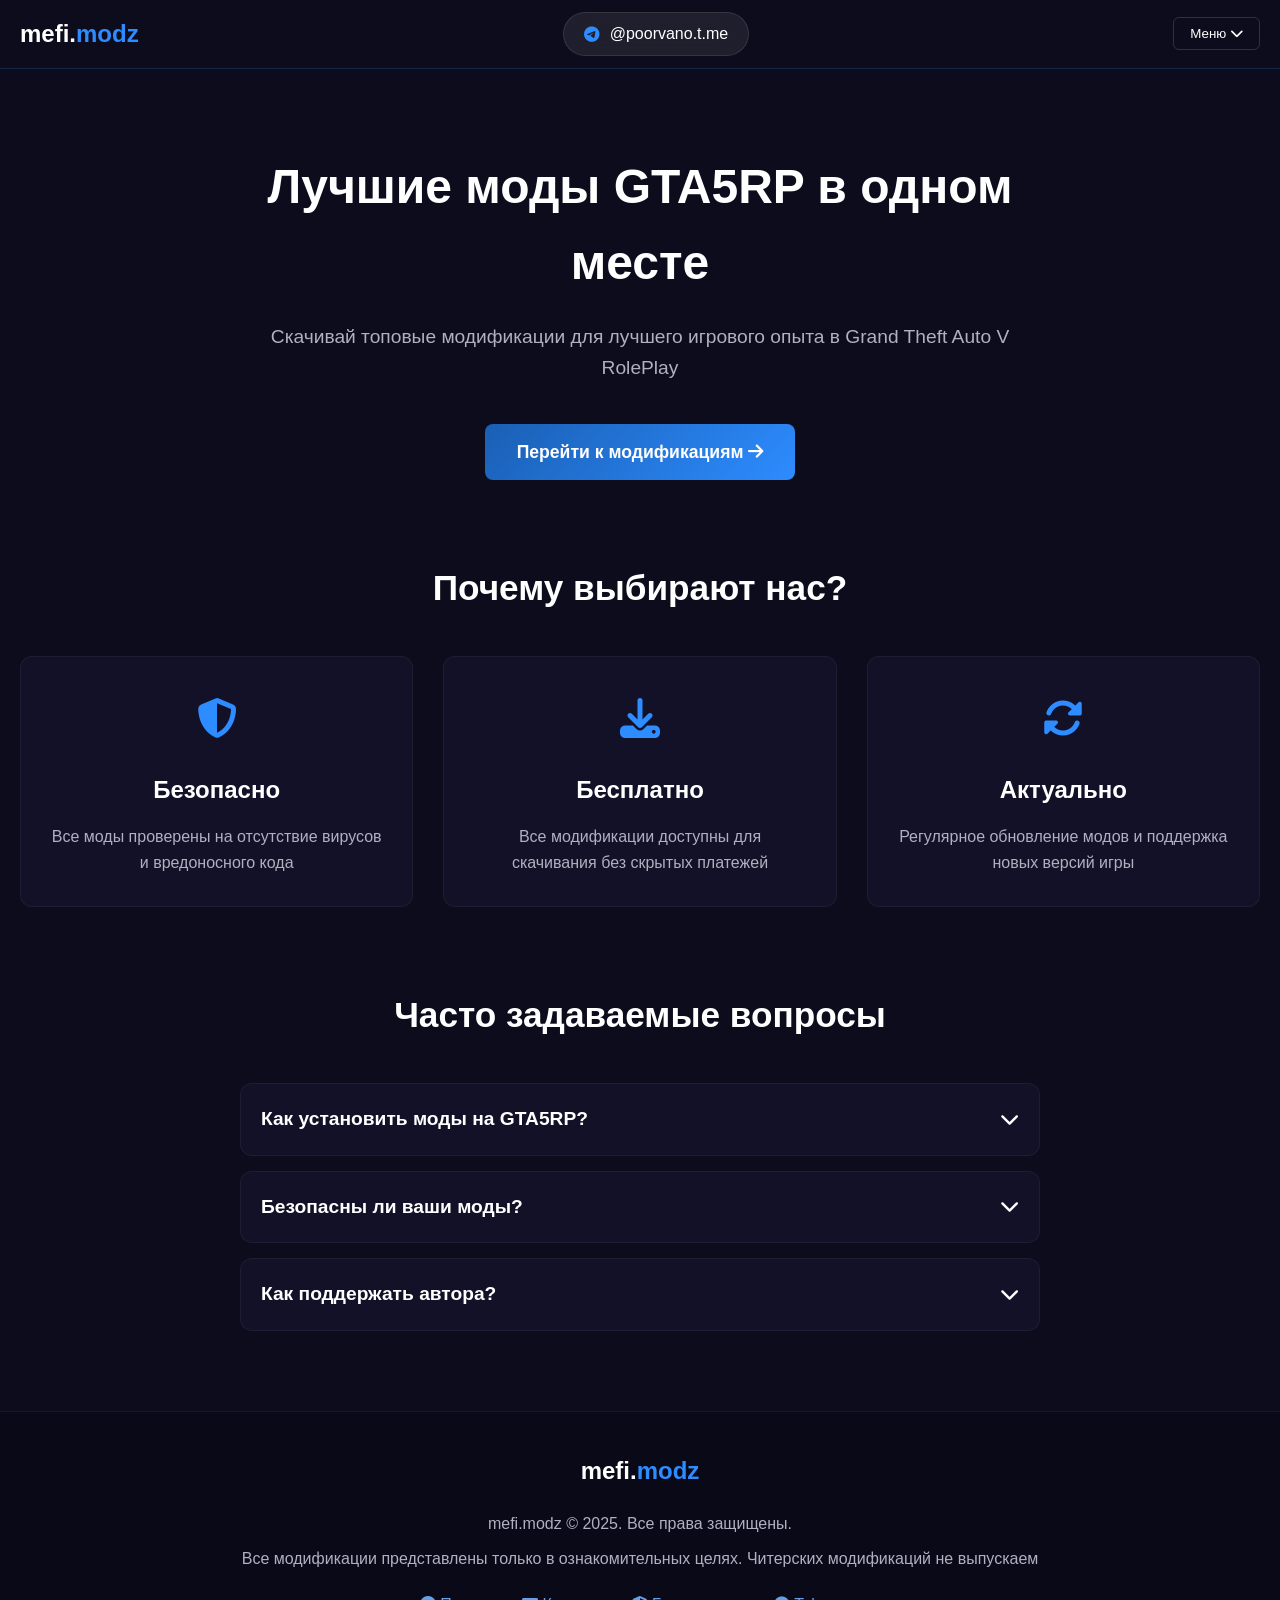
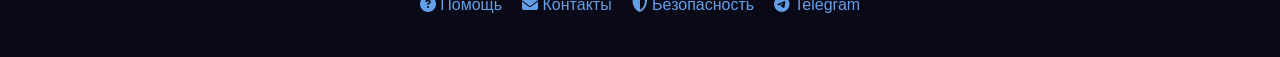
==== index.html @ 6de2e91c "upd 1.0" ====
<!DOCTYPE html>
<html lang="ru">
<head>
    <meta charset="UTF-8">
    <meta name="viewport" content="width=device-width, initial-scale=1.0">
    <title>mefi.modz - Лучшие моды для GTA5RP</title>
    <link rel="stylesheet" href="css/style.css">
    <link rel="stylesheet" href="https://cdnjs.cloudflare.com/ajax/libs/font-awesome/6.4.0/css/all.min.css">
</head>
<body>
    <!-- Шапка -->
    <header>
        <div class="container header-container">
            <div class="logo">
                mefi.<span>modz</span>
            </div>
            
            <div class="tg-frame">
                <i class="fab fa-telegram tg-logo"></i>
                <a href="https://t.me/poorvano" target="_blank" class="tg-link">@poorvano.t.me</a>
            </div>
            
            <button class="menu-toggle" id="menu-toggle">
                <span class="menu-text">Меню</span>
                <i class="fas fa-chevron-down"></i>
            </button>
        </div>
    </header>

    <!-- Главный контент -->
    <main>
        <div class="container">
            <!-- Приветственная секция -->
            <section class="hero-section">
                <h1 class="hero-title">Лучшие моды GTA5RP в одном месте</h1>
                <p class="hero-subtitle">
                    Скачивай топовые модификации для лучшего игрового опыта в Grand Theft Auto V RolePlay
                </p>
                <a href="mods.html" class="btn btn-primary">
                    Перейти к модификациям <i class="fas fa-arrow-right"></i>
                </a>
            </section>

            <!-- Преимущества -->
            <section class="features-section">
                <h2 class="section-title">Почему выбирают нас?</h2>
                <div class="features-grid">
                    <div class="feature-card">
                        <div class="feature-icon">
                            <i class="fas fa-shield-alt"></i>
                        </div>
                        <h3>Безопасно</h3>
                        <p>Все моды проверены на отсутствие вирусов и вредоносного кода</p>
                    </div>
                    <div class="feature-card">
                        <div class="feature-icon">
                            <i class="fas fa-download"></i>
                        </div>
                        <h3>Бесплатно</h3>
                        <p>Все модификации доступны для скачивания без скрытых платежей</p>
                    </div>
                    <div class="feature-card">
                        <div class="feature-icon">
                            <i class="fas fa-sync-alt"></i>
                        </div>
                        <h3>Актуально</h3>
                        <p>Регулярное обновление модов и поддержка новых версий игры</p>
                    </div>
                </div>
            </section>

            <!-- FAQ -->
            <section class="faq-section">
                <h2 class="section-title">Часто задаваемые вопросы</h2>
                <div class="faq-container">
                    <div class="faq-item">
                        <div class="faq-question">
                            Как установить моды на GTA5RP?
                            <i class="fas fa-chevron-down faq-toggle"></i>
                        </div>
                        <div class="faq-answer">
                            <p>1. Скачайте архив с модом<br>
                            2. Перекиньте файлы в указанную директорию<br>
                            3. Запустите игру и наслаждайтесь модами</p>
                        </div>
                    </div>
                    
                    <div class="faq-item">
                        <div class="faq-question">
                            Безопасны ли ваши моды?
                            <i class="fas fa-chevron-down faq-toggle"></i>
                        </div>
                        <div class="faq-answer">
                            <p>Да, все моды проходят проверку на вирусы и совместимость. Мы тестируем каждый мод перед публикацией.</p>
                        </div>
                    </div>
                    
                    <div class="faq-item">
                        <div class="faq-question">
                            Как поддержать автора?
                            <i class="fas fa-chevron-down faq-toggle"></i>
                        </div>
                        <div class="faq-answer">
                            <p>Никак. Просто скачайте модификации ^-^</p>
                        </div>
                    </div>
                </div>
            </section>
        </div>
    </main>

    <!-- Подвал -->
    <footer>
        <div class="container">
            <div class="footer-content">
                <div class="logo">
                    mefi.<span>modz</span>
                </div>
                <p>mefi.modz &copy; 2025. Все права защищены.</p>
                <p>Все модификации представлены только в ознакомительных целях. Читерских модификаций не выпускаем</p>
                <div class="footer-links">
                    <a href="#"><i class="fas fa-question-circle"></i> Помощь</a>
                    <a href="#"><i class="fas fa-envelope"></i> Контакты</a>
                    <a href="#"><i class="fas fa-shield-alt"></i> Безопасность</a>
                    <a href="https://t.me/poorvano" target="_blank"><i class="fab fa-telegram"></i> Telegram</a>
                </div>
            </div>
        </div>
    </footer>

    <script src="js/script.js"></script>
</body>
</html>
---- css/style.css ----
/* Общие стили */
* {
    margin: 0;
    padding: 0;
    box-sizing: border-box;
    font-family: 'Segoe UI', Tahoma, Geneva, Verdana, sans-serif;
}

:root {
    --primary-dark: #0D0C1C;
    --secondary-dark: #121127;
    --card-bg: #1A1A1A;
    --button-color: #51505E;
    --primary-blue: #1a5fb4;
    --secondary-blue: #2d8cff;
    --accent-blue: #62a0ea;
    --light-text: #ffffff;
    --dark-text: #b0b0c0;
}

body {
    background-color: var(--primary-dark);
    color: var(--light-text);
    line-height: 1.6;
    min-height: 100vh;
}

.container {
    max-width: 1400px;
    margin: 0 auto;
    padding: 0 20px;
}

/* Шапка */
header {
    background-color: #0D0C1C;
    padding: 12px 0;
    border-bottom: 1px solid rgba(45, 140, 255, 0.2);
    position: sticky;
    top: 0;
    z-index: 1000;
}

.header-container {
    display: flex;
    justify-content: space-between;
    align-items: center;
}

.logo {
    font-size: 1.5rem;
    font-weight: 700;
    color: var(--light-text);
}

.logo span {
    color: var(--secondary-blue);
}

.tg-frame {
    display: flex;
    align-items: center;
    background: rgba(255, 255, 255, 0.08);
    border: 1px solid rgba(255, 255, 255, 0.1);
    border-radius: 50px;
    padding: 8px 20px;
    backdrop-filter: blur(15px);
}

.tg-logo {
    color: var(--secondary-blue);
    margin-right: 10px;
}

.tg-link {
    color: var(--light-text);
    text-decoration: none;
    font-weight: 500;
}

.menu-toggle {
    background: none;
    border: 1px solid rgba(255, 255, 255, 0.15);
    border-radius: 6px;
    color: var(--light-text);
    padding: 8px 16px;
    cursor: pointer;
}

/* Главная страница */
.hero-section {
    text-align: center;
    padding: 80px 0;
    max-width: 800px;
    margin: 0 auto;
}

.hero-title {
    font-size: 3rem;
    margin-bottom: 20px;
    color: var(--light-text);
}

.hero-subtitle {
    font-size: 1.2rem;
    color: var(--dark-text);
    margin-bottom: 40px;
}

.btn {
    display: inline-block;
    padding: 14px 32px;
    border-radius: 8px;
    text-decoration: none;
    font-weight: 600;
    font-size: 1.1rem;
    cursor: pointer;
    transition: all 0.3s ease;
    border: none;
}

.btn-primary {
    background: linear-gradient(135deg, var(--primary-blue), var(--secondary-blue));
    color: white;
}

.btn-primary:hover {
    transform: translateY(-3px);
    box-shadow: 0 6px 20px rgba(45, 140, 255, 0.4);
}

.section-title {
    font-size: 2.2rem;
    margin-bottom: 40px;
    color: var(--light-text);
    text-align: center;
}

.features-grid {
    display: grid;
    grid-template-columns: repeat(auto-fit, minmax(300px, 1fr));
    gap: 30px;
    margin-bottom: 80px;
}

.feature-card {
    background-color: var(--secondary-dark);
    border-radius: 12px;
    padding: 30px;
    text-align: center;
    border: 1px solid rgba(255, 255, 255, 0.05);
}

.feature-icon {
    font-size: 2.5rem;
    color: var(--secondary-blue);
    margin-bottom: 20px;
}

.feature-card h3 {
    font-size: 1.5rem;
    margin-bottom: 15px;
    color: var(--light-text);
}

.feature-card p {
    color: var(--dark-text);
}

/* FAQ */
.faq-section {
    margin-bottom: 80px;
}

.faq-container {
    max-width: 800px;
    margin: 0 auto;
}

.faq-item {
    background-color: var(--secondary-dark);
    border-radius: 12px;
    margin-bottom: 15px;
    border: 1px solid rgba(255, 255, 255, 0.05);
    overflow: hidden;
}

.faq-question {
    padding: 20px;
    font-size: 1.2rem;
    font-weight: 600;
    cursor: pointer;
    display: flex;
    justify-content: space-between;
    align-items: center;
}

.faq-answer {
    padding: 0 20px;
    max-height: 0;
    overflow: hidden;
    transition: max-height 0.3s ease;
}

.faq-answer.active {
    padding: 20px;
    max-height: 300px;
}

/* Страница с модами */
.catalog-header {
    text-align: center;
    padding: 40px 0;
}

.catalog-title {
    font-size: 2.5rem;
    margin-bottom: 10px;
    color: var(--light-text);
}

.catalog-tagline {
    font-size: 1.2rem;
    color: var(--accent-blue);
    margin-bottom: 30px;
}

.search-section {
    margin-bottom: 40px;
}

.search-container {
    position: relative;
    max-width: 600px;
    margin: 0 auto;
}

.search-input {
    width: 100%;
    background-color: var(--secondary-dark);
    border: 1px solid rgba(255, 255, 255, 0.15);
    border-radius: 12px;
    padding: 15px 20px 15px 50px;
    color: var(--light-text);
    font-size: 1rem;
}

.search-icon {
    position: absolute;
    left: 20px;
    top: 50%;
    transform: translateY(-50%);
    color: var(--dark-text);
}

/* Категории */
.categories-grid {
    display: grid;
    grid-template-columns: repeat(auto-fill, minmax(150px, 1fr));
    gap: 20px;
    margin-bottom: 40px;
}

.category-card {
    background-color: var(--secondary-dark);
    border-radius: 10px;
    padding: 20px;
    text-align: center;
    cursor: pointer;
    transition: all 0.3s ease;
    border: 1px solid transparent;
}

.category-card:hover {
    border-color: var(--secondary-blue);
    transform: translateY(-5px);
}

.category-card.active {
    background-color: rgba(45, 140, 255, 0.1);
    border-color: var(--secondary-blue);
}

.category-icon {
    font-size: 2rem;
    margin-bottom: 15px;
    color: var(--accent-blue);
}

.category-name {
    font-weight: 500;
}

/* Моды */
.mods-grid {
    display: grid;
    grid-template-columns: repeat(auto-fill, minmax(250px, 1fr));
    gap: 30px;
    margin-bottom: 80px;
}

.mod-card {
    background-color: var(--card-bg);
    border-radius: 10px;
    overflow: hidden;
    transition: all 0.3s ease;
    border: 1px solid transparent;
}

.mod-card:hover {
    border-color: var(--secondary-blue);
    box-shadow: 0 10px 25px rgba(0, 0, 0, 0.4);
}

.mod-image {
    height: 200px;
    overflow: hidden;
}

.mod-image img {
    width: 100%;
    height: 100%;
    object-fit: cover;
}

.mod-info {
    padding: 20px;
    text-align: center;
}

.mod-info h3 {
    font-size: 1.2rem;
    margin-bottom: 15px;
    color: var(--light-text);
}

.btn-download {
    background-color: var(--button-color);
    color: white;
    padding: 10px 20px;
    border-radius: 6px;
    width: 100%;
    text-decoration: none;
    display: block;
}

.btn-download:hover {
    background-color: #626170;
}

/* Модальное окно */
.modal-overlay {
    position: fixed;
    top: 0;
    left: 0;
    width: 100%;
    height: 100%;
    background-color: rgba(0, 0, 0, 0.9);
    display: flex;
    justify-content: center;
    align-items: center;
    z-index: 2000;
    opacity: 0;
    visibility: hidden;
    transition: all 0.3s ease;
}

.modal-overlay.active {
    opacity: 1;
    visibility: visible;
}

.modal {
    background-color: var(--secondary-dark);
    width: 90%;
    max-width: 500px;
    border-radius: 12px;
    overflow: hidden;
    border: 1px solid rgba(45, 140, 255, 0.3);
}

.close-modal {
    position: absolute;
    top: 20px;
    right: 20px;
    background: rgba(0, 0, 0, 0.5);
    border: none;
    color: white;
    font-size: 1.8rem;
    width: 40px;
    height: 40px;
    border-radius: 50%;
    cursor: pointer;
}

.modal-image {
    height: 250px;
    overflow: hidden;
}

.modal-image img {
    width: 100%;
    height: 100%;
    object-fit: cover;
}

.modal-info {
    padding: 25px;
}

.modal-info h3 {
    font-size: 1.8rem;
    margin-bottom: 10px;
    color: var(--secondary-blue);
}

.modal-info p {
    color: var(--dark-text);
    margin-bottom: 20px;
}

.detail-item {
    display: flex;
    margin-bottom: 10px;
}

.detail-label {
    width: 100px;
    color: var(--accent-blue);
    font-weight: 600;
}

.modal-actions {
    margin-top: 25px;
    text-align: center;
}

/* Подвал */
footer {
    background-color: #0A0918;
    padding: 40px 0;
    border-top: 1px solid rgba(255, 255, 255, 0.05);
}

.footer-content {
    text-align: center;
}

.footer-content .logo {
    margin-bottom: 20px;
}

.footer-content p {
    color: var(--dark-text);
    margin-bottom: 10px;
}

.footer-links {
    display: flex;
    justify-content: center;
    gap: 20px;
    margin-top: 20px;
}

.footer-links a {
    color: var(--accent-blue);
    text-decoration: none;
}

.footer-links a:hover {
    color: var(--secondary-blue);
}

/* Адаптивность */
@media (max-width: 768px) {
    .hero-title {
        font-size: 2.2rem;
    }
    
    .section-title {
        font-size: 1.8rem;
    }
    
    .categories-grid {
        grid-template-columns: repeat(2, 1fr);
    }
    
    .mods-grid {
        grid-template-columns: repeat(2, 1fr);
    }
}

@media (max-width: 480px) {
    .mods-grid {
        grid-template-columns: 1fr;
    }
    
    .features-grid {
        grid-template-columns: 1fr;
    }
}
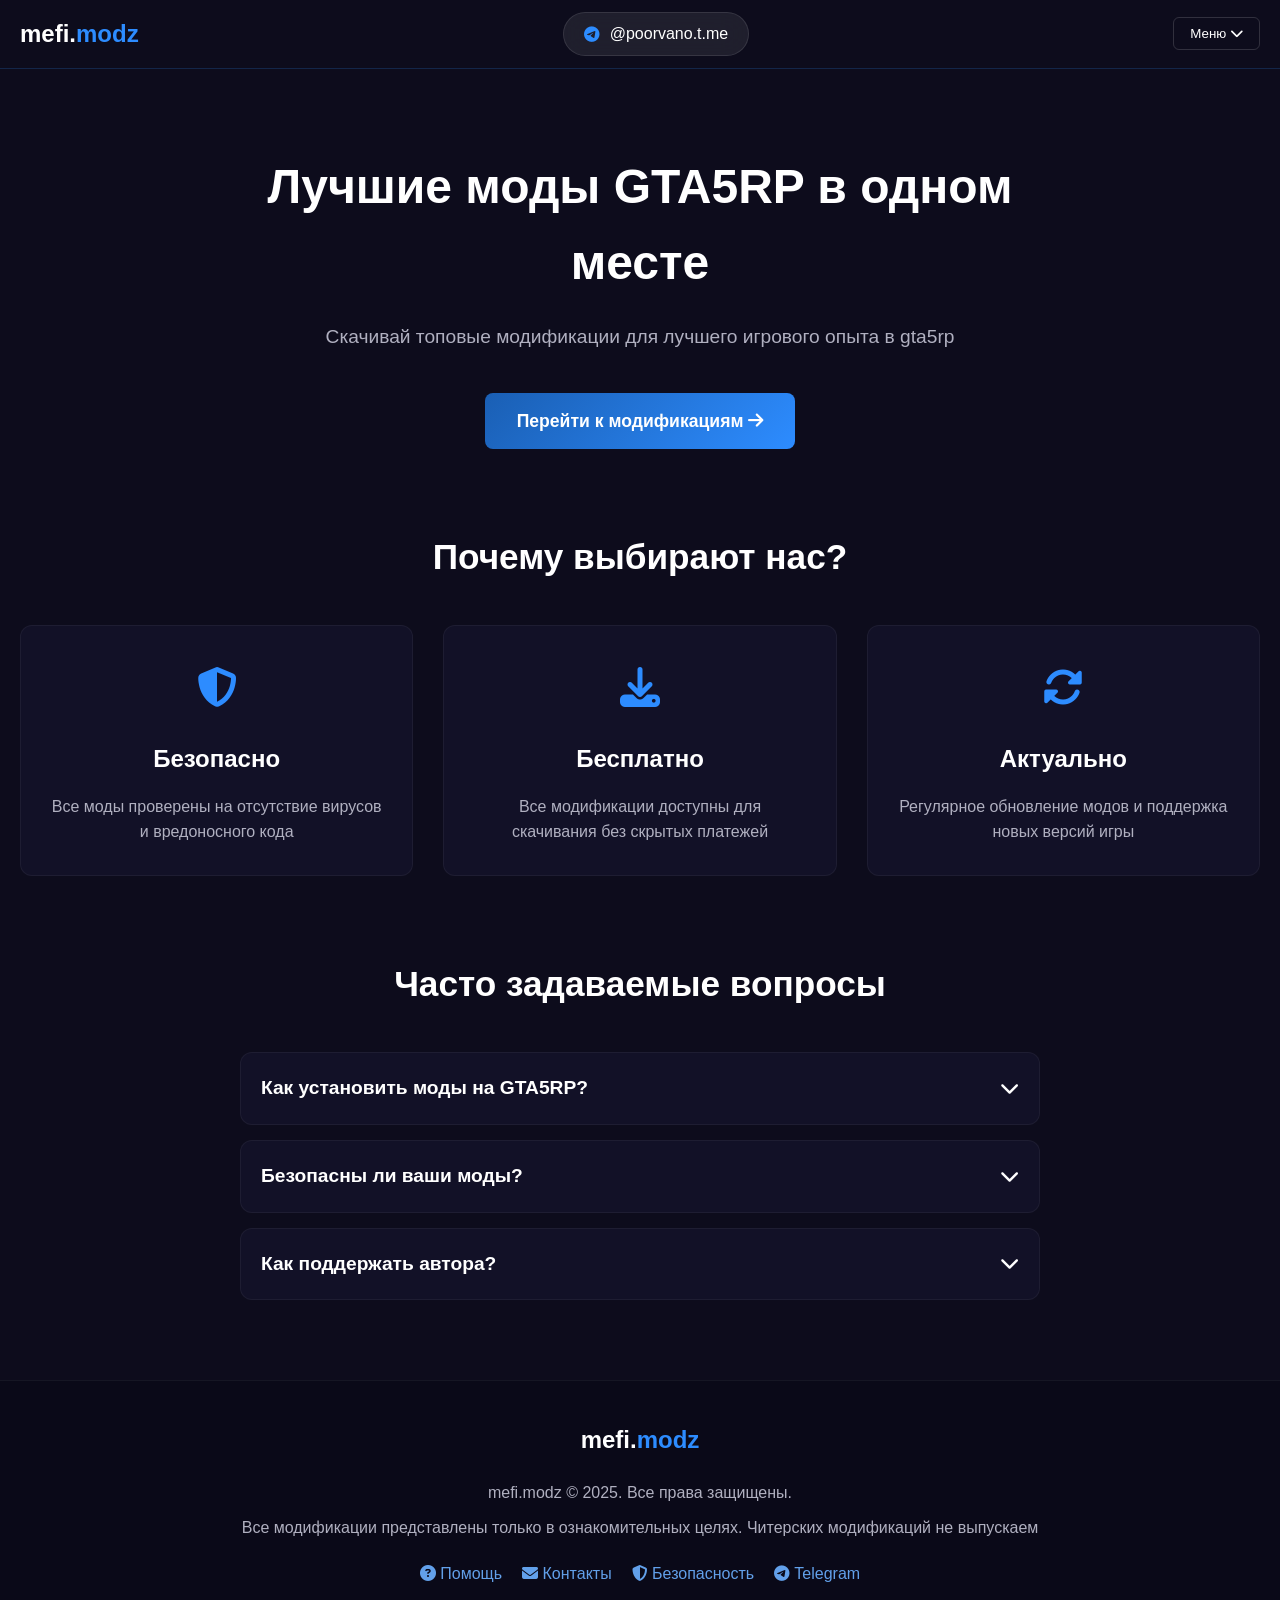
==== commit 49c585ce: "Update index.html" ====
--- a/index.html
+++ b/index.html
@@ -34,7 +34,7 @@
             <section class="hero-section">
                 <h1 class="hero-title">Лучшие моды GTA5RP в одном месте</h1>
                 <p class="hero-subtitle">
-                    Скачивай топовые модификации для лучшего игрового опыта в Grand Theft Auto V RolePlay
+                    Скачивай топовые модификации для лучшего игрового опыта в gta5rp
                 </p>
                 <a href="mods.html" class="btn btn-primary">
                     Перейти к модификациям <i class="fas fa-arrow-right"></i>
@@ -130,4 +130,4 @@
 
     <script src="js/script.js"></script>
 </body>
-</html>+</html>
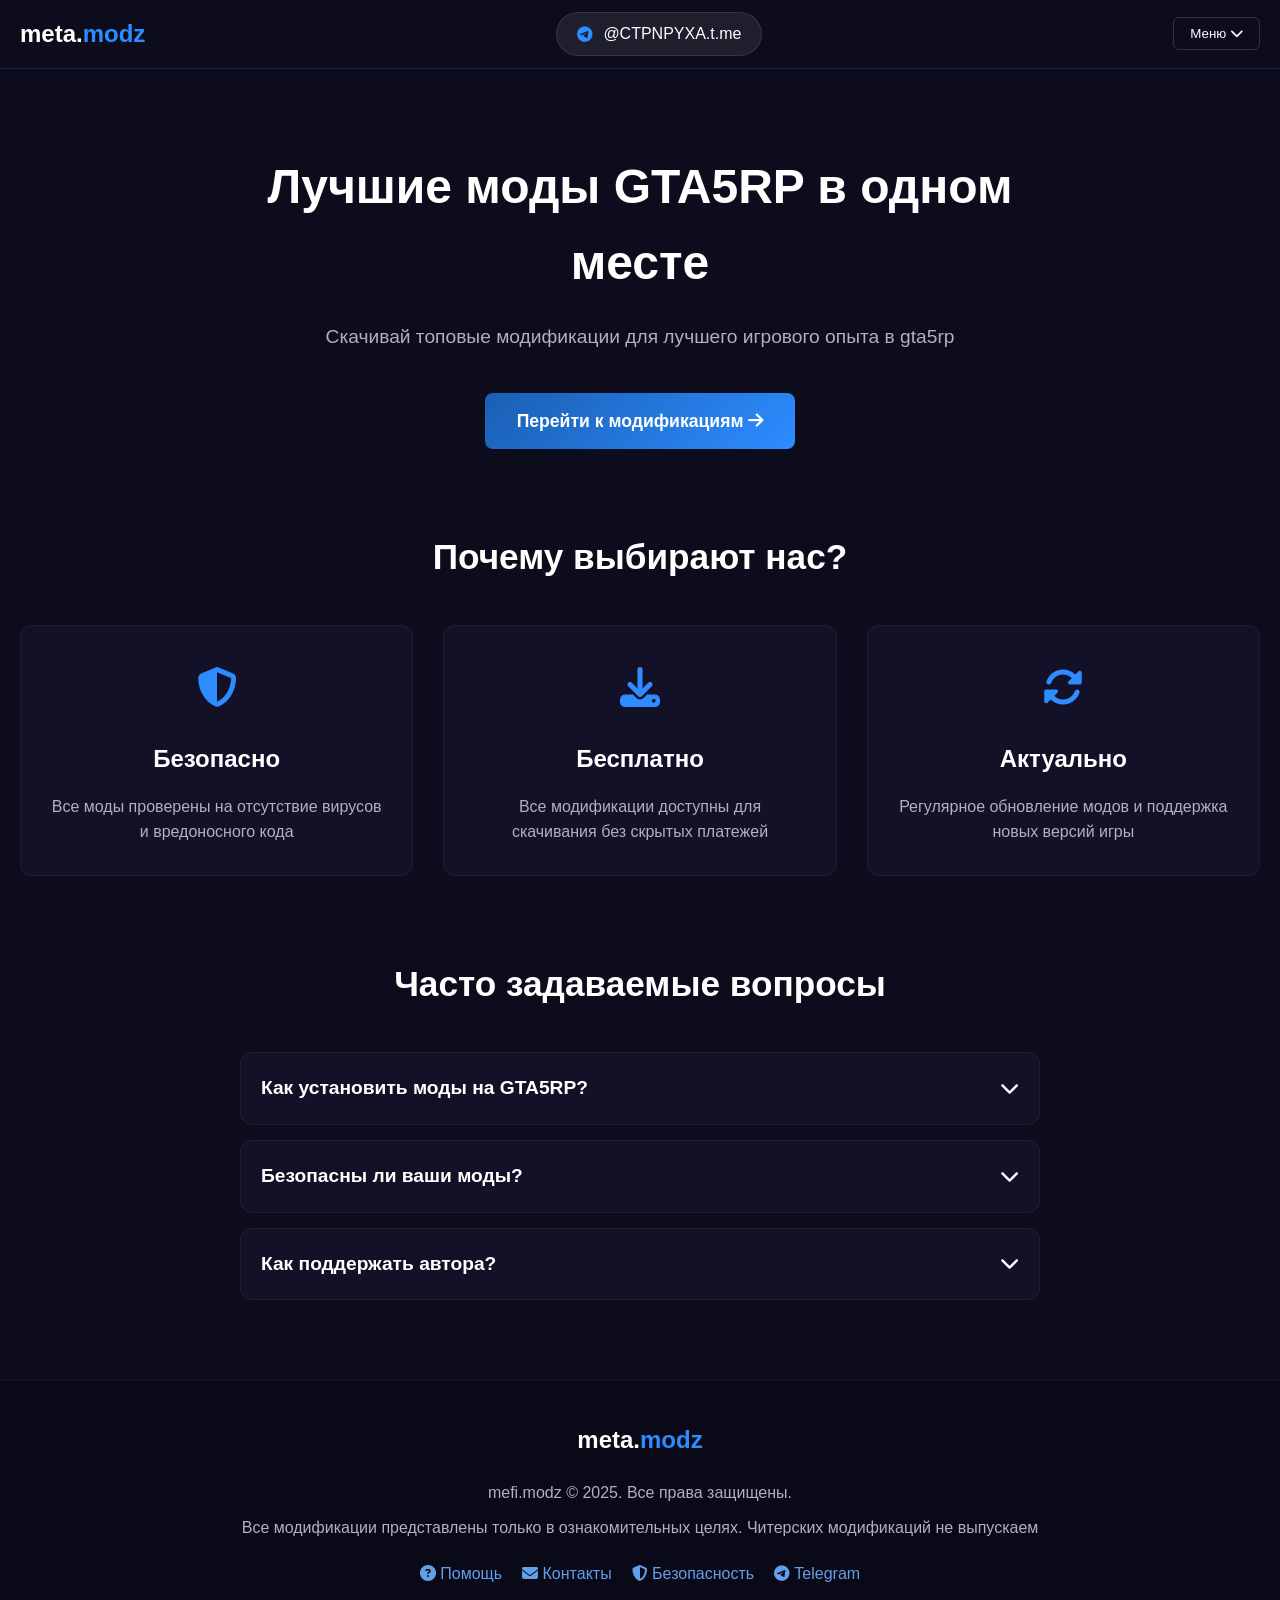
==== commit 61c87bbd: "Update index.html" ====
--- a/index.html
+++ b/index.html
@@ -3,7 +3,7 @@
 <head>
     <meta charset="UTF-8">
     <meta name="viewport" content="width=device-width, initial-scale=1.0">
-    <title>mefi.modz - Лучшие моды для GTA5RP</title>
+    <title>meta.modz - Лучшие моды для GTA5RP</title>
     <link rel="stylesheet" href="css/style.css">
     <link rel="stylesheet" href="https://cdnjs.cloudflare.com/ajax/libs/font-awesome/6.4.0/css/all.min.css">
 </head>
@@ -12,12 +12,12 @@
     <header>
         <div class="container header-container">
             <div class="logo">
-                mefi.<span>modz</span>
+                meta.<span>modz</span>
             </div>
             
             <div class="tg-frame">
                 <i class="fab fa-telegram tg-logo"></i>
-                <a href="https://t.me/poorvano" target="_blank" class="tg-link">@poorvano.t.me</a>
+                <a href="https://t.me/poorvano" target="_blank" class="tg-link">@CTPNPYXA.t.me</a>
             </div>
             
             <button class="menu-toggle" id="menu-toggle">
@@ -114,7 +114,7 @@
         <div class="container">
             <div class="footer-content">
                 <div class="logo">
-                    mefi.<span>modz</span>
+                    meta.<span>modz</span>
                 </div>
                 <p>mefi.modz &copy; 2025. Все права защищены.</p>
                 <p>Все модификации представлены только в ознакомительных целях. Читерских модификаций не выпускаем</p>
--- a/css/style.css
+++ b/css/style.css
@@ -498,4 +498,71 @@
     .features-grid {
         grid-template-columns: 1fr;
     }
-}+}
+
+/* Уменьшение изображений и стиль для кликабельных картинок */
+.mod-image {
+    height: 180px; /* Уменьшили высоту */
+    overflow: hidden;
+    position: relative;
+    cursor: pointer;
+    border-radius: 8px 8px 0 0;
+}
+
+.mod-image img {
+    width: 100%;
+    height: 100%;
+    object-fit: cover;
+    transition: transform 0.3s ease;
+}
+
+.mod-image:hover img {
+    transform: scale(1.05);
+}
+
+/* Эффект наложения при наведении на картинку */
+.image-overlay {
+    position: absolute;
+    top: 0;
+    left: 0;
+    right: 0;
+    bottom: 0;
+    background: rgba(0, 0, 0, 0.7);
+    display: flex;
+    flex-direction: column;
+    justify-content: center;
+    align-items: center;
+    opacity: 0;
+    transition: opacity 0.3s ease;
+    color: white;
+    font-size: 0.9rem;
+}
+
+.image-overlay i {
+    font-size: 1.5rem;
+    margin-bottom: 8px;
+}
+
+.mod-image:hover .image-overlay {
+    opacity: 1;
+}
+
+/* Стиль для модального окна */
+.modal-image {
+    height: 300px;
+    overflow: hidden;
+    border-radius: 8px;
+}
+
+.modal-image img {
+    width: 100%;
+    height: 100%;
+    object-fit: cover;
+}
+
+/* Адаптивность */
+@media (max-width: 768px) {
+    .mod-image {
+        height: 150px;
+    }
+}
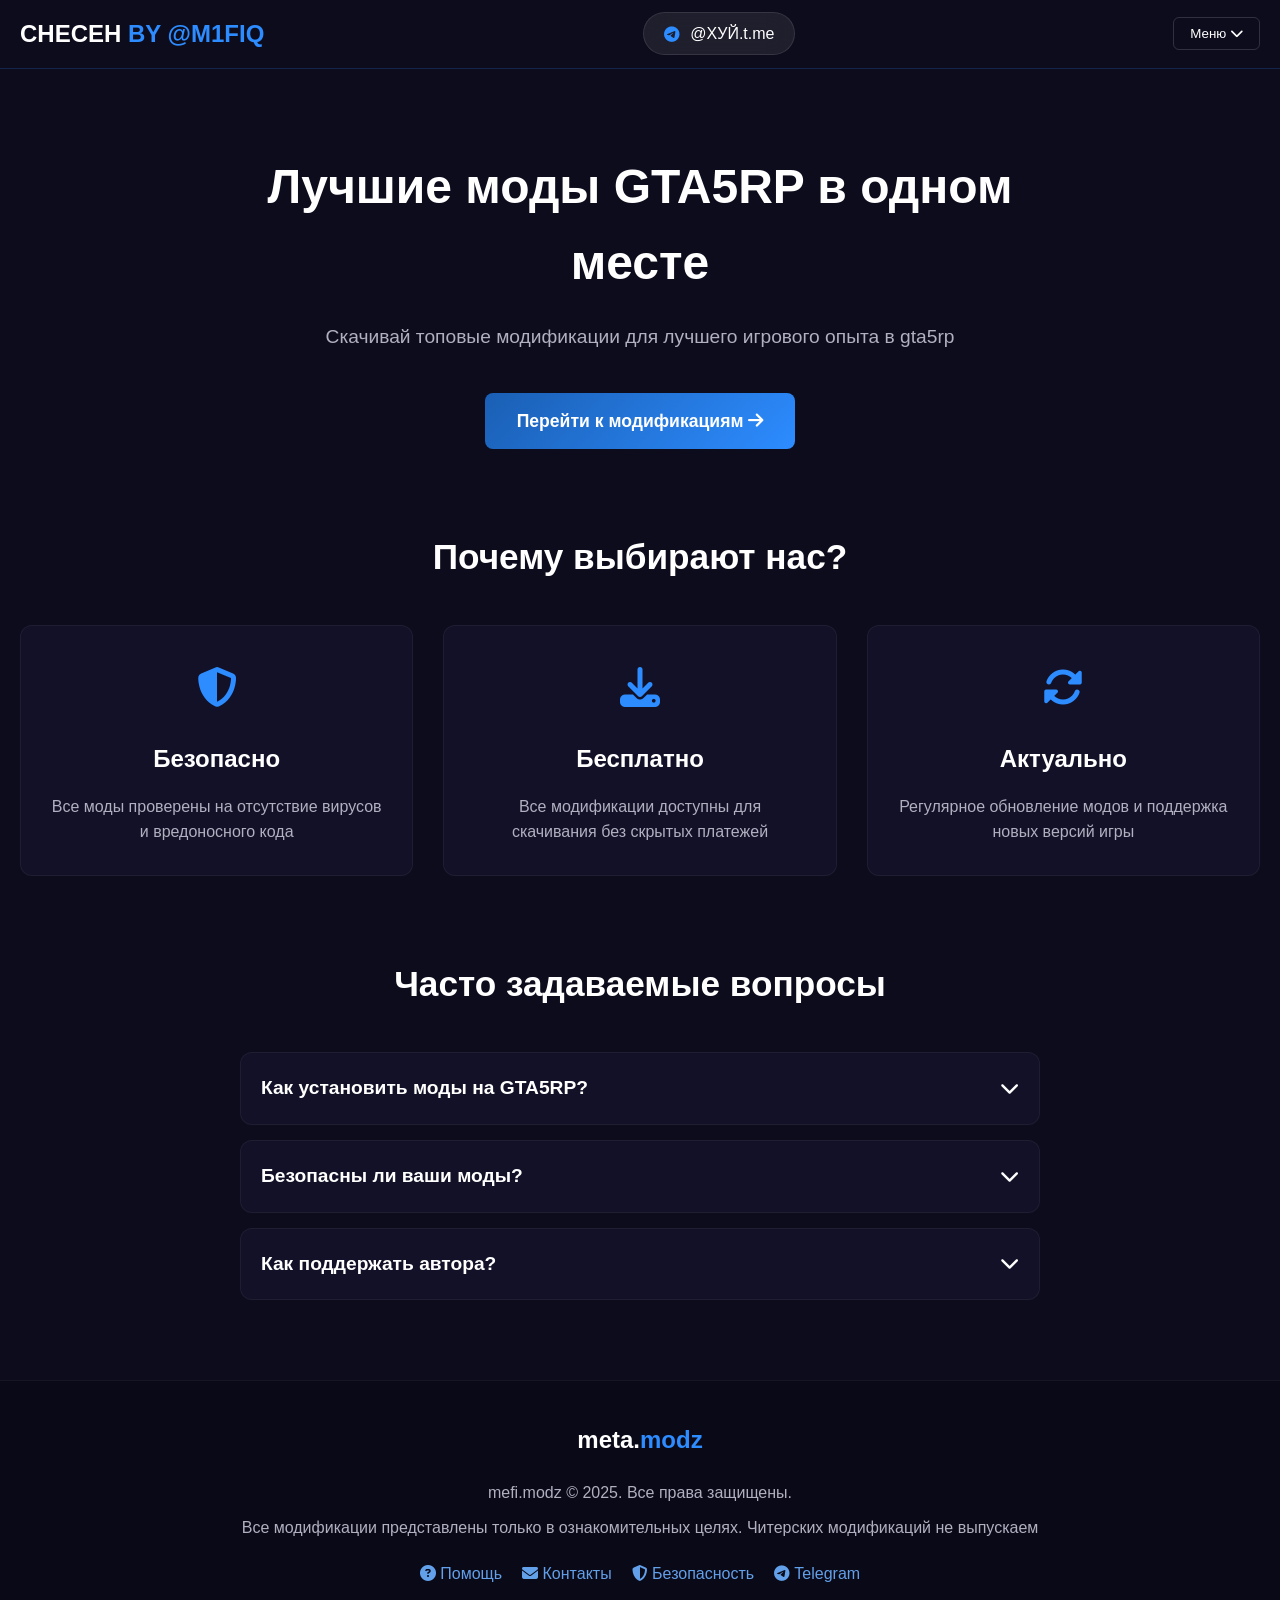
==== commit 690dc1d1: "Update index.html" ====
--- a/index.html
+++ b/index.html
@@ -12,12 +12,12 @@
     <header>
         <div class="container header-container">
             <div class="logo">
-                meta.<span>modz</span>
+                СНЕСЕН <span>BY @M1FIQ</span>
             </div>
             
             <div class="tg-frame">
                 <i class="fab fa-telegram tg-logo"></i>
-                <a href="https://t.me/poorvano" target="_blank" class="tg-link">@CTPNPYXA.t.me</a>
+                <a href="https://t.me/ctpnpyxa" target="_blank" class="tg-link">@ХУЙ.t.me</a>
             </div>
             
             <button class="menu-toggle" id="menu-toggle">
